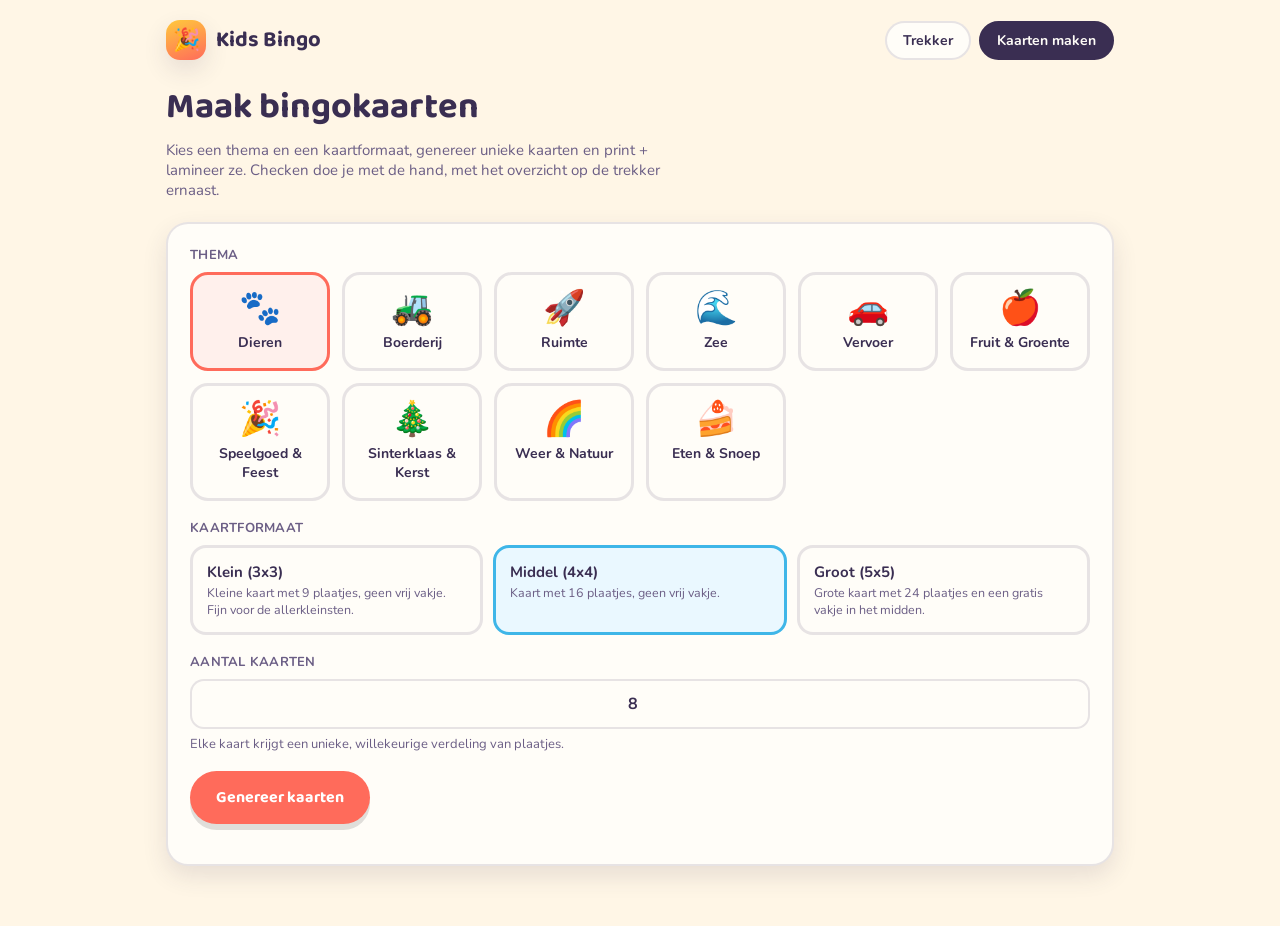
==== cards.html @ 3b85c89b "Kids Bingo: verwijder digitaal check-systeem (QR/code/scanner), handmatig checken (cards.html)" ====
<!DOCTYPE html>
<html lang="nl">
<head>
<meta charset="UTF-8">
<meta name="viewport" content="width=device-width, initial-scale=1.0, viewport-fit=cover">
<title>Kids Bingo — Kaarten maken</title>
<link rel="preconnect" href="https://fonts.googleapis.com">
<link href="https://fonts.googleapis.com/css2?family=Baloo+2:wght@500;700;800&family=Nunito:wght@400;700;800&display=swap" rel="stylesheet">
<link rel="stylesheet" href="style.css">
<script src="bingo-kids-common.js"></script>
</head>
<body>
<div class="splash" id="splashScreen">
  <div class="splash-emoji">🎉</div>
  <div class="splash-text">Kids Bingo wordt geladen…</div>
</div>
<div class="wrap">
  <div class="topbar no-print">
    <div class="brand"><div class="logo">🎉</div><div class="name">Kids Bingo</div></div>
    <div class="nav-links">
      <a href="index.html">Trekker</a>
      <a href="cards.html" class="current">Kaarten maken</a>
    </div>
  </div>

  <h1 class="page-title no-print">Maak bingokaarten</h1>
  <p class="page-sub no-print">Kies een thema en een kaartformaat, genereer unieke kaarten en print + lamineer ze. Checken doe je met de hand, met het overzicht op de trekker ernaast.</p>

  <div class="card no-print">
    <div class="field">
      <label>Thema</label>
      <div class="theme-grid" id="themeGrid"></div>
    </div>
    <div class="field">
      <label>Kaartformaat</label>
      <div class="variant-row" id="variantRow"></div>
    </div>
    <div class="field">
      <label id="countLabelField">Aantal kaarten</label>
      <input type="number" id="countInput" value="8" min="1" max="200">
      <div class="hint">Elke kaart krijgt een unieke, willekeurige verdeling van plaatjes.</div>
    </div>
    <button class="btn coral" id="generateBtn">Genereer kaarten</button>
    <div class="gen-error" id="genError" style="color:#c8203a; font-weight:700; min-height:18px;"></div>
  </div>

  <div class="action-row no-print" id="actionsRow" style="display:none; margin-top:18px;">
    <button class="btn sun" id="printBtn">Print / download PDF</button>
    <span class="hint" id="countLabel" style="align-self:center;"></span>
  </div>

  <div id="cardsArea"></div>
</div>

<script>
(function(){
  const splashScreen = document.getElementById('splashScreen');
  function hideSplash(){
    splashScreen.classList.add('hidden');
    setTimeout(() => { splashScreen.style.display = 'none'; }, 400);
  }
  const fontsReady = (document.fonts && document.fonts.ready) ? document.fonts.ready : Promise.resolve();
  const pageReady = new Promise(resolve => {
    if(document.readyState === 'complete') resolve();
    else window.addEventListener('load', resolve, { once:true });
  });
  Promise.all([fontsReady, pageReady]).then(hideSplash).catch(hideSplash);
  setTimeout(hideSplash, 2500);

  const themeGrid = document.getElementById('themeGrid');
  const variantRow = document.getElementById('variantRow');
  const countInput = document.getElementById('countInput');
  const generateBtn = document.getElementById('generateBtn');
  const genError = document.getElementById('genError');
  const actionsRow = document.getElementById('actionsRow');
  const countLabel = document.getElementById('countLabel');
  const cardsArea = document.getElementById('cardsArea');

  let selectedThemeId = localStorage.getItem('kidsbingo-theme') || DEFAULT_THEME_ID;
  if(!KIDS_THEMES[selectedThemeId]) selectedThemeId = DEFAULT_THEME_ID;
  let selectedVariantId = DEFAULT_VARIANT_ID;

  function buildThemeGrid(){
    themeGrid.innerHTML = '';
    Object.values(KIDS_THEMES).forEach(t => {
      const tile = document.createElement('div');
      tile.className = 'theme-tile' + (t.id === selectedThemeId ? ' active' : '');
      tile.innerHTML = '<div class="t-icon">'+t.icon+'</div><div class="t-label">'+t.label+'</div>';
      tile.onclick = () => { selectedThemeId = t.id; localStorage.setItem('kidsbingo-theme', t.id); buildThemeGrid(); };
      themeGrid.appendChild(tile);
    });
  }
  function buildVariantRow(){
    variantRow.innerHTML = '';
    Object.values(KIDS_VARIANTS).forEach(v => {
      const btn = document.createElement('div');
      btn.className = 'variant-btn' + (v.id === selectedVariantId ? ' active' : '');
      btn.innerHTML = '<div class="v-title">'+v.label+'</div><div class="v-sub">'+v.description+'</div>';
      btn.onclick = () => { selectedVariantId = v.id; buildVariantRow(); };
      variantRow.appendChild(btn);
    });
  }
  buildThemeGrid();
  buildVariantRow();

  function buildCardDOM(card, index){
    const theme = KIDS_THEMES[card.themeId];
    const variant = KIDS_VARIANTS[card.variantId];
    const wrap = document.createElement('div');
    wrap.className = 'bingo-card';

    const label = document.createElement('div');
    label.className = 'card-code';
    label.textContent = theme.icon + ' ' + theme.label + ' · kaart #' + (index+1);
    wrap.appendChild(label);

    const grid = document.createElement('div');
    grid.className = 'card-grid';
    grid.style.gridTemplateColumns = 'repeat(' + variant.cols + ', minmax(0,1fr))';
    for(let r=0;r<variant.rows;r++){
      for(let c=0;c<variant.cols;c++){
        const v = card.grid[r][c];
        const cell = document.createElement('div');
        cell.className = 'card-cell';
        if(v === 'FREE'){
          cell.classList.add('free');
          cell.textContent = '⭐';
        } else {
          const item = theme.itemById[v];
          cell.textContent = item ? item.emoji : '❔';
        }
        grid.appendChild(cell);
      }
    }
    wrap.appendChild(grid);
    return wrap;
  }

  generateBtn.onclick = () => {
    const count = parseInt(countInput.value,10);
    if(!count || count < 1 || count > 200){ genError.textContent = 'Kies een geldig aantal kaarten (1 t/m 200).'; return; }
    genError.textContent = '';
    const cards = generateCardsForVariant(selectedThemeId, selectedVariantId, count);

    cardsArea.innerHTML = '';
    const list = document.createElement('div');
    list.className = 'cards-list';
    cards.forEach((card, i) => {
      const slot = document.createElement('div');
      slot.className = 'card-slot';
      slot.appendChild(buildCardDOM(card, i));
      list.appendChild(slot);
    });
    cardsArea.appendChild(list);
    actionsRow.style.display = 'flex';
    countLabel.textContent = cards.length + ' kaart' + (cards.length === 1 ? '' : 'en') + ' gegenereerd';
  };

  document.getElementById('printBtn').onclick = () => window.print();
})();
</script>
</body>
</html>
---- style.css ----
:root{
  --cream: #FFF6E6;
  --paper: #FFFDF8;
  --coral: #FF6B5B;
  --coral-dark: #E14A3B;
  --sky: #3FB6E8;
  --sky-dark: #1E8FC0;
  --sun: #FFC93C;
  --sun-dark: #E8A800;
  --leaf: #4CAF7D;
  --leaf-dark: #35875F;
  --plum: #3A2E52;
  --plum-soft: #6B5E85;
  --line: rgba(58,46,82,0.12);
  --card-shadow: 0 10px 24px rgba(58,46,82,0.12);
}
*{ box-sizing:border-box; -webkit-tap-highlight-color:transparent; }
html,body{
  margin:0; padding:0; min-height:100%;
  background: var(--cream);
  color: var(--plum);
  font-family:'Nunito', sans-serif;
}
h1,h2,h3,.display{ font-family:'Baloo 2', 'Nunito', sans-serif; font-weight:700; margin:0; }
a{ color: var(--sky-dark); }
button{ font-family:inherit; }

.wrap{ max-width: 980px; margin:0 auto; padding: 20px 16px 60px; }

.topbar{
  display:flex; align-items:center; justify-content:space-between;
  margin-bottom:18px; gap:10px; flex-wrap:wrap;
}
.brand{ display:flex; align-items:center; gap:10px; }
.brand .logo{
  width:40px; height:40px; border-radius:14px;
  background: linear-gradient(160deg, var(--sun), var(--coral));
  display:flex; align-items:center; justify-content:center;
  font-size:22px; box-shadow: var(--card-shadow);
}
.brand .name{ font-family:'Baloo 2', sans-serif; font-weight:700; font-size:22px; color:var(--plum); }
.nav-links{ display:flex; gap:8px; flex-wrap:wrap; }
.nav-links a{
  text-decoration:none; color:var(--plum); background:var(--paper);
  border:2px solid var(--line); border-radius:999px; padding:8px 16px;
  font-weight:700; font-size:14px;
}
.nav-links a.current{ background:var(--plum); color:var(--paper); border-color:var(--plum); }

h1.page-title{ font-size: clamp(26px,4vw,36px); color:var(--plum); margin: 6px 0 4px; }
p.page-sub{ color: var(--plum-soft); font-size:15px; margin:0 0 22px; max-width:60ch; }

.card{
  background: var(--paper); border-radius:22px; border:2px solid var(--line);
  box-shadow: var(--card-shadow); padding: 22px;
}

.btn{
  display:inline-flex; align-items:center; justify-content:center; gap:8px;
  border:none; border-radius:999px; padding:14px 26px;
  font-family:'Baloo 2', sans-serif; font-weight:700; font-size:16px;
  cursor:pointer; color:#fff; box-shadow: 0 6px 0 rgba(0,0,0,0.12);
  transition: transform 0.12s ease;
}
.btn:active{ transform: translateY(3px); box-shadow:none; }
.btn.coral{ background: var(--coral); }
.btn.sky{ background: var(--sky); }
.btn.sun{ background: var(--sun); color:var(--plum); }
.btn.leaf{ background: var(--leaf); }
.btn.plum{ background: var(--plum); }
.btn.ghost{
  background: var(--paper); color:var(--plum); border:2px solid var(--line);
  box-shadow:none; padding:12px 22px;
}
.btn:disabled{ opacity:0.45; cursor:not-allowed; }
.btn.small{ padding:9px 16px; font-size:13px; box-shadow:none; }

.field{ margin-bottom: 18px; }
.field label{
  display:block; font-weight:700; font-size:13px; letter-spacing:0.02em;
  color: var(--plum-soft); margin-bottom:8px; text-transform:uppercase;
}
.field .hint{ font-size:13px; color:var(--plum-soft); margin-top:6px; }
select, input[type=text], input[type=number]{
  font-family:'Nunito',sans-serif; font-size:16px; font-weight:700;
  border:2px solid var(--line); border-radius:14px; padding:12px 14px;
  background:var(--paper); color:var(--plum); width:100%;
}
input[type=number]{ text-align:center; }

.theme-grid{
  display:grid; grid-template-columns: repeat(auto-fill, minmax(120px,1fr));
  gap:12px;
}
.theme-tile{
  background:var(--paper); border:3px solid var(--line); border-radius:18px;
  padding:16px 10px; text-align:center; cursor:pointer; user-select:none;
}
.theme-tile .t-icon{ font-size:34px; line-height:1; margin-bottom:8px; }
.theme-tile .t-label{ font-weight:700; font-size:14px; }
.theme-tile.active{ border-color: var(--coral); background: #FFF0EC; }

.variant-row{ display:flex; gap:10px; flex-wrap:wrap; }
.variant-btn{
  flex:1; min-width:140px; background:var(--paper); border:3px solid var(--line);
  border-radius:16px; padding:14px; cursor:pointer; text-align:left;
}
.variant-btn .v-title{ font-weight:700; font-size:15px; }
.variant-btn .v-sub{ font-size:12.5px; color:var(--plum-soft); margin-top:2px; }
.variant-btn.active{ border-color: var(--sky); background:#EAF8FF; }

.num-input{ display:flex; align-items:center; gap:10px; }
.num-input button{
  width:44px; height:44px; border-radius:12px; border:2px solid var(--line);
  background:var(--paper); font-size:20px; font-weight:700; color:var(--plum); cursor:pointer;
}

.speed-row{ display:flex; align-items:center; gap:14px; }
.speed-row .speed-icon{ font-size:30px; width:38px; text-align:center; flex-shrink:0; }
.speed-row input[type=range]{
  flex:1; -webkit-appearance:none; appearance:none; height:10px; border-radius:999px;
  background: linear-gradient(90deg, var(--leaf), var(--sun) 50%, var(--coral));
  outline:none;
  transform: scaleX(-1);
}
.speed-row input[type=range]::-webkit-slider-thumb{
  -webkit-appearance:none; appearance:none; width:28px; height:28px; border-radius:50%;
  background:var(--paper); border:4px solid var(--plum); cursor:pointer; box-shadow:0 2px 4px rgba(0,0,0,0.25);
}
.speed-row input[type=range]::-moz-range-thumb{
  width:28px; height:28px; border-radius:50%; background:var(--paper); border:4px solid var(--plum);
  cursor:pointer; box-shadow:0 2px 4px rgba(0,0,0,0.25);
}
.speed-value{ font-weight:800; font-family:'Baloo 2',sans-serif; min-width:64px; text-align:right; color:var(--plum); }

/* ---------- Splash / laadscherm ---------- */
.splash{
  position:fixed; inset:0; z-index:100; background: var(--cream);
  display:flex; align-items:center; justify-content:center; flex-direction:column; gap:14px;
  transition: opacity 0.35s ease;
}
.splash.hidden{ opacity:0; pointer-events:none; }
.splash .splash-emoji{ font-size:64px; animation: splashBounce 1s ease-in-out infinite; }
.splash .splash-text{ font-family:'Baloo 2',sans-serif; font-weight:700; color:var(--plum-soft); font-size:16px; }
@keyframes splashBounce{
  0%,100%{ transform: translateY(0); }
  50%{ transform: translateY(-14px); }
}

/* ---------- Trekker ---------- */
.game-body{
  display:flex; gap: clamp(10px, 2vh, 22px);
}
.left-panel{
  width:44%; height:100%; flex-shrink:1;
  display:flex; flex-direction:column; align-items:center; gap: clamp(6px, 1.6vh, 16px);
  padding: clamp(10px, 2.2vh, 24px) clamp(10px, 2vw, 16px);
  background: var(--paper); border:2px solid var(--line); border-radius:22px;
  box-shadow: var(--card-shadow);
}
.right-panel{
  width:56%; height:100%; flex-shrink:1;
  display:flex; flex-direction:column;
  padding: clamp(10px, 2vh, 18px) clamp(10px, 2vw, 18px) clamp(12px, 2.2vh, 22px);
  background: var(--paper); border:2px solid var(--line); border-radius:22px;
  box-shadow: var(--card-shadow);
}
.right-header{
  display:flex; align-items:baseline; justify-content:space-between; margin-bottom: clamp(4px, 1vh, 12px);
  gap:10px; flex-wrap:wrap;
}
.right-header h2{ font-size: clamp(13px, 2vh, 16px); letter-spacing:0.02em; color:var(--plum); }
.right-header .count{ font-weight:700; color:var(--plum-soft); font-size: clamp(12px, 1.8vh, 14px); }
.overview-progress{ width:100%; height: clamp(6px, 1.1vh, 10px); border-radius:999px; background:var(--line); overflow:hidden; margin-bottom: clamp(6px, 1.2vh, 12px); }
.overview-progress > div{ height:100%; background: var(--sky); border-radius:999px; transition: width 0.3s ease; }
.grid-wrap{ flex:1; overflow:hidden; display:flex; min-height:0; }
#itemGrid{ display:grid; margin:auto; justify-content:center; align-content:center; }
.icell{
  display:flex; align-items:center; justify-content:center;
  border-radius:10px; border:2px solid var(--line);
  background:#FFF6E6; opacity:0.45; filter: grayscale(65%);
  transition: all 0.25s ease;
}
.icell.called{
  opacity:1; filter:none; background:#E2F5EA; border-color:var(--leaf);
  box-shadow: 0 3px 8px rgba(76,175,125,0.3);
}
.icell.current{
  outline:3px solid var(--coral); outline-offset:2px;
  animation: iCellFlash 0.6s ease;
}
@keyframes iCellFlash{ 0%{ transform: scale(0.75);} 60%{ transform: scale(1.18);} 100%{ transform: scale(1);} }

.tile-frame{
  width: min(46vw, 32vh, 230px); aspect-ratio:1/1; border-radius:36px;
  background: linear-gradient(160deg, #FFFDF8, #FFF0DA);
  border:6px solid var(--sun);
  display:flex; align-items:center; justify-content:center; flex-direction:column;
  box-shadow: var(--card-shadow); position:relative; flex-shrink:0;
}
.tile-frame.pop{ animation: tilePop 0.5s ease; }
@keyframes tilePop{
  0%{ transform: scale(0.5) rotate(-8deg); opacity:0.2; }
  60%{ transform: scale(1.08) rotate(4deg); opacity:1; }
  100%{ transform: scale(1) rotate(0deg); }
}
.tile-emoji{ font-size: clamp(28px, 7.5vh, 110px); line-height:1; }
.tile-label{ font-family:'Baloo 2',sans-serif; font-weight:700; font-size: clamp(13px, 2.4vh, 22px); color:var(--plum); margin-top: clamp(2px,0.8vh,8px); text-align:center; padding:0 12px; }
.tile-placeholder{ color: var(--plum-soft); font-size: clamp(12px,1.8vh,15px); text-align:center; padding:0 20px; font-weight:700; }

.countdown-bar{
  width:min(90vw,340px); height: clamp(7px,1.2vh,12px); border-radius:999px;
  background: var(--line); overflow:hidden; opacity:0; transition: opacity 0.2s ease;
}
.countdown-bar.active{ opacity:1; }
.countdown-bar > div{ height:100%; width:100%; background: var(--leaf); border-radius:999px; }

.progress-line{ font-weight:700; color:var(--plum-soft); font-size: clamp(12px,1.6vh,14px); }
.progress-bar{ width:min(90vw,340px); height: clamp(7px,1.2vh,12px); border-radius:999px; background:var(--line); overflow:hidden; }
.progress-bar > div{ height:100%; background: var(--leaf); border-radius:999px; transition: width 0.3s ease; }

.trail{ display:flex; gap: clamp(4px,0.8vh,8px); flex-wrap:wrap; justify-content:center; max-width: 640px; }
.trail .chip{
  width: clamp(24px, 4.2vh, 38px); height: clamp(24px, 4.2vh, 38px); border-radius:12px; background:var(--paper);
  border:2px solid var(--line); display:flex; align-items:center; justify-content:center;
  font-size: clamp(13px, 2.4vh, 20px);
}

.action-row{ display:flex; gap: clamp(6px,1.2vh,10px); flex-wrap:wrap; justify-content:center; }

/* ---------- Card grid (kaartgenerator / check) ---------- */
.bingo-card{
  background:var(--paper); border-radius:18px; border:3px solid var(--plum);
  padding:12px; display:inline-block; width:100%;
}
.bingo-card .card-code{ text-align:center; font-weight:700; font-size:12px; color:var(--plum-soft); letter-spacing:0.05em; margin-bottom:8px; }
.card-grid{ display:grid; gap:6px; }
.card-cell{
  aspect-ratio:1/1; border-radius:12px; background:#FFF6E6; border:2px solid var(--line);
  display:flex; align-items:center; justify-content:center; font-size: clamp(26px, 7vw, 46px);
  position:relative; cursor:pointer;
}
.card-cell.free{ background:#FFF0DA; border-color:var(--sun); }
.card-cell.marked{ background:#E2F5EA; border-color:var(--leaf); }
.card-cell.marked::after{
  content:''; position:absolute; inset:0; border-radius:12px;
  box-shadow: inset 0 0 0 3px var(--leaf);
}
.cards-list{ display:grid; grid-template-columns:repeat(auto-fill,minmax(220px,1fr)); gap:18px; margin-top:20px; }
.card-slot{ display:flex; flex-direction:column; gap:8px; }
.card-slot .qr-wrap{ display:flex; justify-content:center; margin-top:6px; }
.card-slot .card-actions{ display:flex; gap:8px; justify-content:center; flex-wrap:wrap; }

/* ---------- Check result ---------- */
.result-box{ margin-top:14px; padding:14px; border-radius:16px; background:#FFF6E6; border:2px solid var(--line); }
.result-box.win{ background:#E2F5EA; border-color:var(--leaf); }
.result-title{ font-family:'Baloo 2',sans-serif; font-weight:700; font-size:17px; text-align:center; margin-bottom:10px; }
.check-grid{ display:grid; gap:5px; max-width:320px; margin:0 auto; }
.check-cell{
  aspect-ratio:1/1; border-radius:10px; display:flex; align-items:center; justify-content:center;
  font-size: clamp(20px, 5vw, 32px); background:#fff; border:2px solid var(--line);
}
.check-cell.hit{ background:#E2F5EA; border-color:var(--leaf); }
.check-cell.miss{ opacity:0.35; }

/* ---------- Modal / overlay ---------- */
.overlay{
  display:none; position:fixed; inset:0; background:rgba(58,46,82,0.45);
  align-items:center; justify-content:center; padding:16px; z-index:50;
}
.overlay.active{ display:flex; }
.modal{
  background:var(--paper); border-radius:22px; padding:24px; width:min(440px,94vw);
  max-height:88vh; overflow-y:auto; box-shadow: var(--card-shadow);
}
.modal h2{ font-size:20px; margin-bottom:14px; }
.modal-close{ float:right; background:none; border:none; font-size:20px; cursor:pointer; color:var(--plum-soft); }
.tab-row{ display:flex; gap:8px; margin-bottom:16px; }
.tab-btn{
  flex:1; padding:10px; border-radius:12px; border:2px solid var(--line); background:var(--paper);
  font-weight:700; cursor:pointer; color:var(--plum-soft);
}
.tab-btn.active{ background:var(--plum); color:#fff; border-color:var(--plum); }

/* ---------- Scan page ---------- */
.scan-video-wrap{ border-radius:20px; overflow:hidden; border:4px solid var(--plum); background:#000; }
.scan-video-wrap video{ width:100%; display:block; }
.scan-hint{ font-size:13px; color:var(--plum-soft); text-align:center; margin-top:10px; }
.trekking-status{
  display:flex; align-items:center; justify-content:space-between; gap:10px; flex-wrap:wrap;
  background:#FFF0DA; border:2px solid var(--sun); border-radius:14px; padding:10px 14px; margin-bottom:14px;
  font-weight:700; font-size:14px;
}

@media print{
  body{ background:#fff; }
  .no-print{ display:none !important; }
  .wrap{ max-width:none; padding:0; }
}

/* ---------- Compacte weergave: alleen als de trekker actief is ---------- */
body.game-active .wrap{ padding: clamp(8px,2vh,20px) clamp(10px,2vw,16px) clamp(8px,2vh,16px); max-width:1100px; }
body.game-active .topbar{ margin-bottom: clamp(6px,1.4vh,18px); }
body.game-active h1.page-title{ font-size: clamp(16px, 2.6vh, 26px); margin: 0; }

#gameScreen{ display:none; }
#gameScreen.active{
  display:flex; flex-direction:column;
  position:fixed; inset:0; z-index:20;
  background: var(--cream);
  padding: clamp(8px,1.6vh,18px) clamp(10px,2vw,18px);
}
#gameScreen.active .topbar{ flex:0 0 auto; }
#gameScreen.active .game-body{
  flex:1 1 auto; min-height:0; width:100%; max-width:1400px; margin:0 auto;
}
#gameScreen.active .left-panel,
#gameScreen.active .right-panel{
  min-height:0; overflow-y:auto; -webkit-overflow-scrolling:touch;
}
#gameScreen.active .left-panel{ justify-content:center; }
.left-panel .btn{
  padding: clamp(8px,1.6vh,14px) clamp(12px,2.4vw,22px);
  font-size: clamp(12px, 1.8vh, 15px);
  box-shadow: 0 4px 0 rgba(0,0,0,0.12);
}

/* ---------- Draai-hint: alleen de trekker (spelscherm) vraagt om een breed scherm ---------- */
#rotateHint{
  display:none;
  position:fixed; inset:0; z-index:999;
  background: var(--cream);
  flex-direction:column; align-items:center; justify-content:center;
  text-align:center; gap:14px; padding:32px;
}
#rotateHint svg{ width:60px; height:60px; animation: rotatePulse 1.6s ease-in-out infinite; }
#rotateHint .rh-title{ font-family:'Baloo 2',sans-serif; font-weight:700; font-size:18px; color:var(--plum); }
#rotateHint .rh-sub{ color:var(--plum-soft); font-size:14px; max-width:38ch; }
@keyframes rotatePulse{ 0%,100%{ transform:rotate(0deg); } 50%{ transform:rotate(90deg); } }
@media (orientation: portrait) and (max-width: 900px){
  body.game-active #rotateHint{ display:flex; }
  body.game-active #gameScreen{ display:none !important; }
}

@media (max-width: 640px){
  .card{ padding:16px; border-radius:18px; }
}
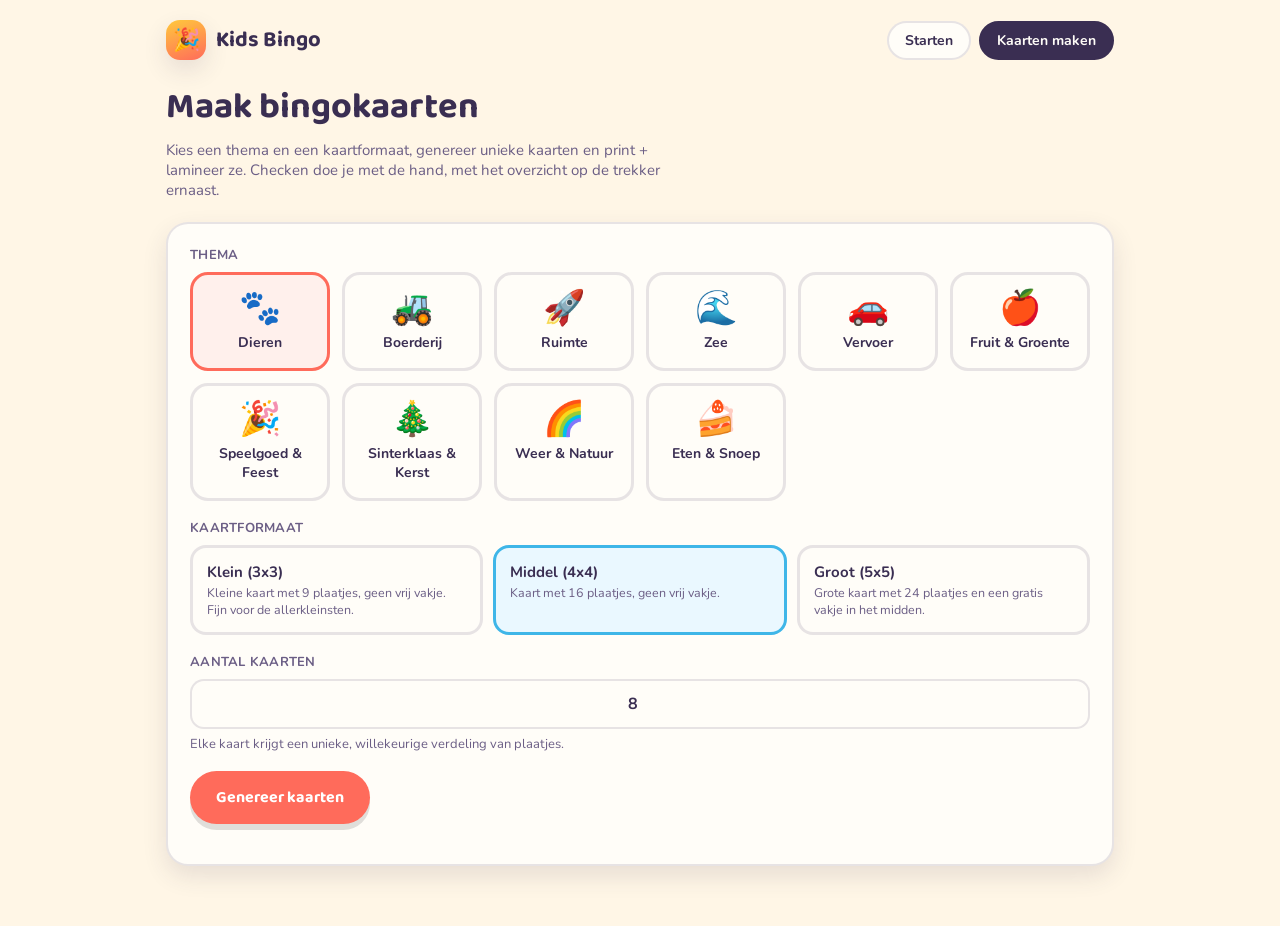
==== commit 120b21a8: "Kids Bingo: teksten aangepast (cards.html)" ====
--- a/cards.html
+++ b/cards.html
@@ -18,7 +18,7 @@
   <div class="topbar no-print">
     <div class="brand"><div class="logo">🎉</div><div class="name">Kids Bingo</div></div>
     <div class="nav-links">
-      <a href="index.html">Trekker</a>
+      <a href="index.html">Starten</a>
       <a href="cards.html" class="current">Kaarten maken</a>
     </div>
   </div>
--- a/style.css
+++ b/style.css
@@ -186,7 +186,7 @@
   box-shadow: 0 3px 8px rgba(76,175,125,0.3);
 }
 .icell.current{
-  outline:3px solid var(--coral); outline-offset:2px;
+  box-shadow: inset 0 0 0 3px var(--coral);
   animation: iCellFlash 0.6s ease;
 }
 @keyframes iCellFlash{ 0%{ transform: scale(0.75);} 60%{ transform: scale(1.18);} 100%{ transform: scale(1);} }
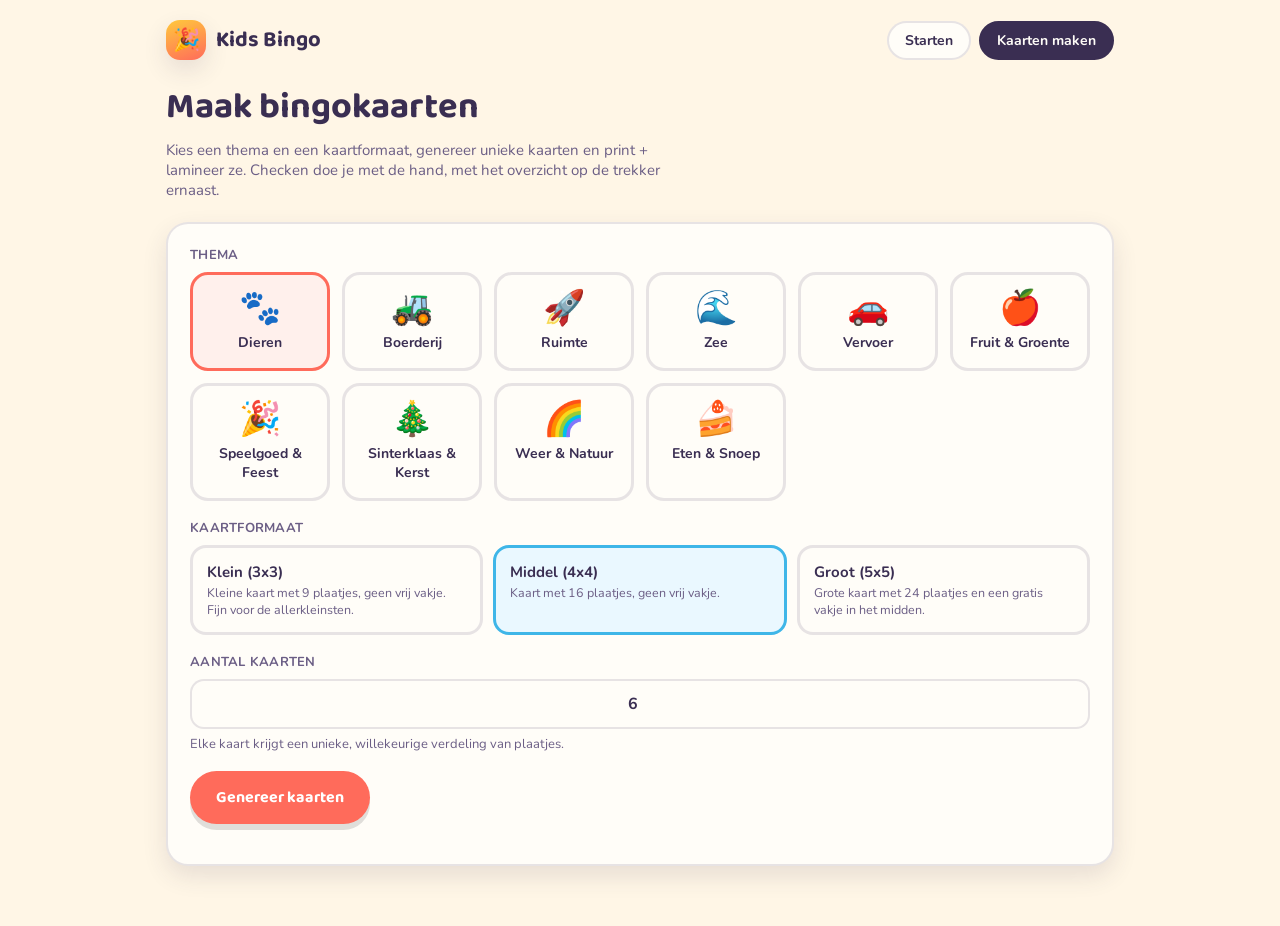
==== commit f2c9be6d: "Kids Bingo: aantal kaarten volgt automatisch het gekozen formaat (9/6/6), blijft aanpasbaar" ====
--- a/cards.html
+++ b/cards.html
@@ -37,7 +37,7 @@
     </div>
     <div class="field">
       <label id="countLabelField">Aantal kaarten</label>
-      <input type="number" id="countInput" value="8" min="1" max="200">
+      <input type="number" id="countInput" value="6" min="1" max="200">
       <div class="hint">Elke kaart krijgt een unieke, willekeurige verdeling van plaatjes.</div>
     </div>
     <button class="btn coral" id="generateBtn">Genereer kaarten</button>
@@ -96,7 +96,7 @@
       const btn = document.createElement('div');
       btn.className = 'variant-btn' + (v.id === selectedVariantId ? ' active' : '');
       btn.innerHTML = '<div class="v-title">'+v.label+'</div><div class="v-sub">'+v.description+'</div>';
-      btn.onclick = () => { selectedVariantId = v.id; buildVariantRow(); };
+      btn.onclick = () => { selectedVariantId = v.id; countInput.value = v.cardsPerPage; buildVariantRow(); };
       variantRow.appendChild(btn);
     });
   }
@@ -141,19 +141,25 @@
     if(!count || count < 1 || count > 200){ genError.textContent = 'Kies een geldig aantal kaarten (1 t/m 200).'; return; }
     genError.textContent = '';
     const cards = generateCardsForVariant(selectedThemeId, selectedVariantId, count);
+    const variant = KIDS_VARIANTS[selectedVariantId];
+    const pages = paginateCards(cards, variant.cardsPerPage);
 
     cardsArea.innerHTML = '';
-    const list = document.createElement('div');
-    list.className = 'cards-list';
-    cards.forEach((card, i) => {
-      const slot = document.createElement('div');
-      slot.className = 'card-slot';
-      slot.appendChild(buildCardDOM(card, i));
-      list.appendChild(slot);
+    let cardIndex = 0;
+    pages.forEach(pageCards => {
+      const list = document.createElement('div');
+      list.className = 'cards-list';
+      pageCards.forEach(card => {
+        const slot = document.createElement('div');
+        slot.className = 'card-slot';
+        slot.appendChild(buildCardDOM(card, cardIndex));
+        list.appendChild(slot);
+        cardIndex++;
+      });
+      cardsArea.appendChild(list);
     });
-    cardsArea.appendChild(list);
     actionsRow.style.display = 'flex';
-    countLabel.textContent = cards.length + ' kaart' + (cards.length === 1 ? '' : 'en') + ' gegenereerd';
+    countLabel.textContent = cards.length + ' kaart' + (cards.length === 1 ? '' : 'en') + ' gegenereerd, ' + pages.length + ' pagina' + (pages.length === 1 ? '' : "'s");
   };
 
   document.getElementById('printBtn').onclick = () => window.print();
--- a/style.css
+++ b/style.css
@@ -246,7 +246,11 @@
   content:''; position:absolute; inset:0; border-radius:12px;
   box-shadow: inset 0 0 0 3px var(--leaf);
 }
-.cards-list{ display:grid; grid-template-columns:repeat(auto-fill,minmax(220px,1fr)); gap:18px; margin-top:20px; }
+.cards-list{
+  display:grid; grid-template-columns:repeat(auto-fill,minmax(220px,1fr)); gap:18px; margin-top:20px;
+  page-break-after: always; break-after: page;
+}
+.cards-list:last-child{ page-break-after: auto; break-after: auto; }
 .card-slot{ display:flex; flex-direction:column; gap:8px; }
 .card-slot .qr-wrap{ display:flex; justify-content:center; margin-top:6px; }
 .card-slot .card-actions{ display:flex; gap:8px; justify-content:center; flex-wrap:wrap; }
@@ -296,6 +300,10 @@
   body{ background:#fff; }
   .no-print{ display:none !important; }
   .wrap{ max-width:none; padding:0; }
+  @page{ size: A4 portrait; margin: 10mm; }
+}
+.bingo-card{
+  page-break-inside: avoid; break-inside: avoid;
 }
 
 /* ---------- Compacte weergave: alleen als de trekker actief is ---------- */
